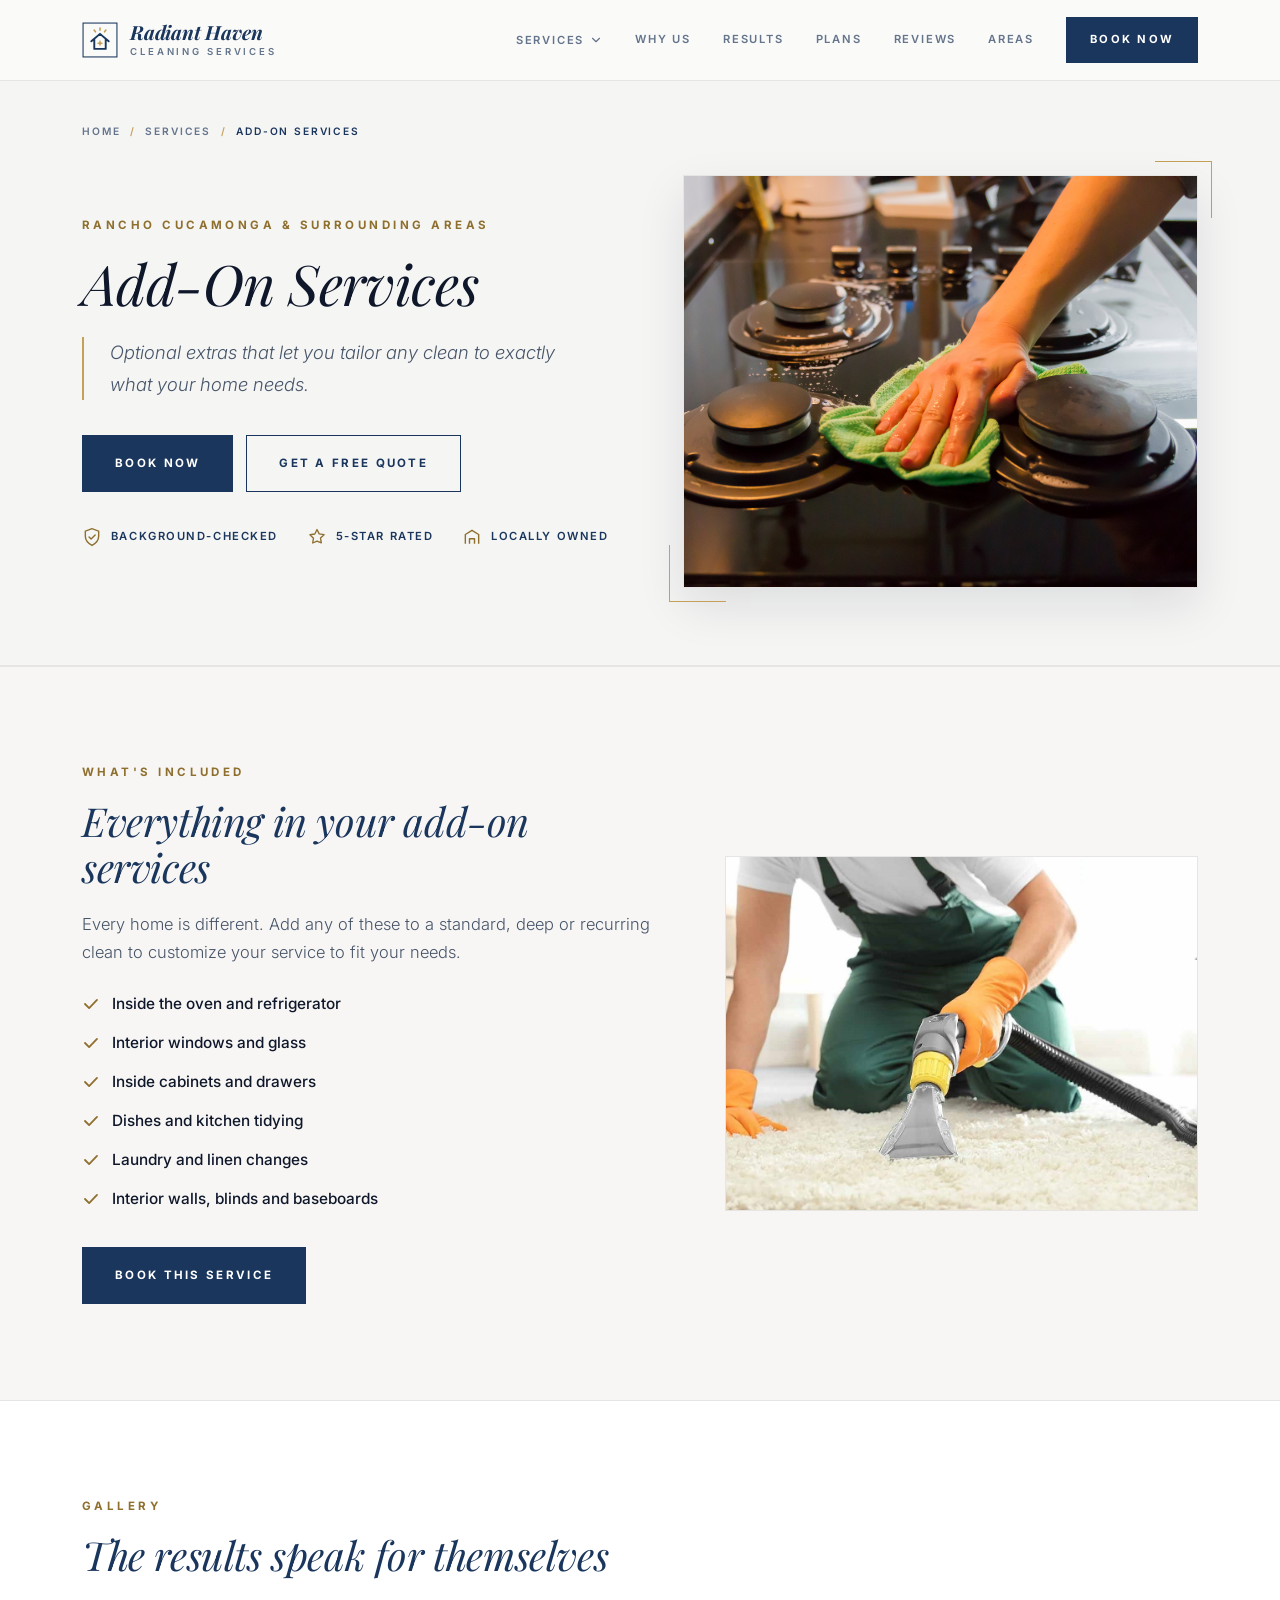
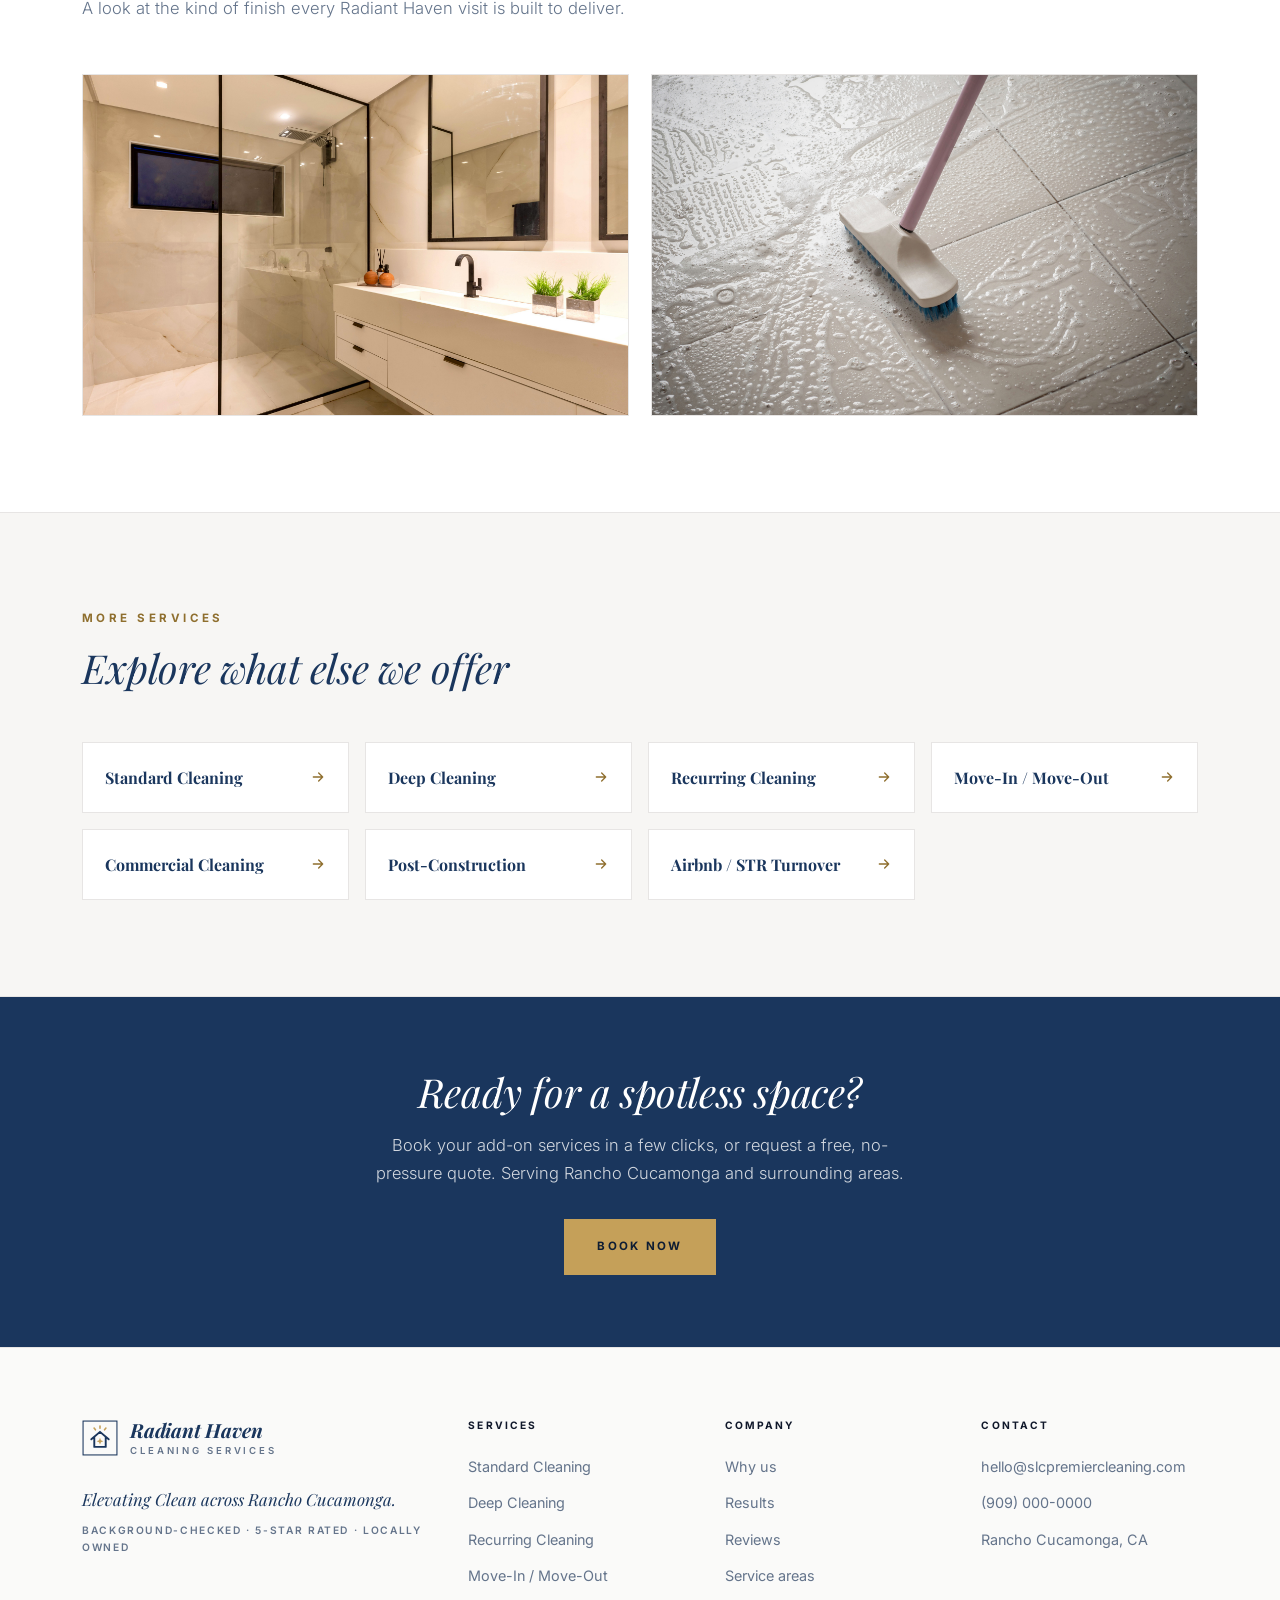
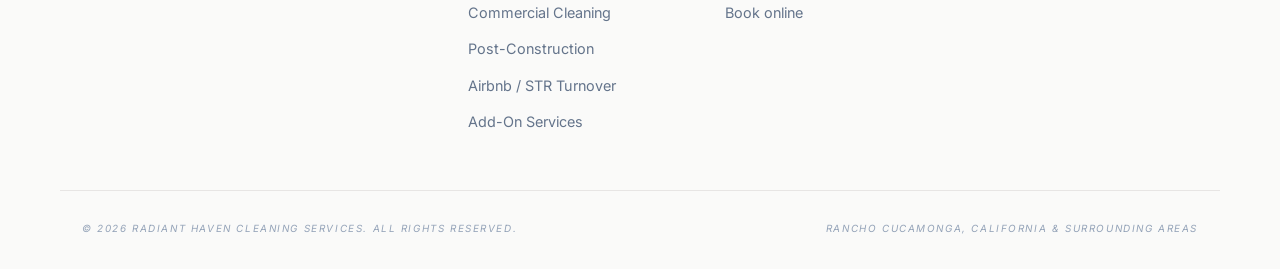
==== services/add-on-services/index.html @ 83a6031c "Initial Radiant Haven Cleaning Services site Static site for Radiant Haven Cleaning Services (Rancho" ====
<!DOCTYPE html>
<html lang="en">
<head>
  <meta charset="UTF-8" />
  <meta name="viewport" content="width=device-width, initial-scale=1.0" />
  <title>Cleaning Add-On Services in Rancho Cucamonga, CA | Radiant Haven Cleaning Services</title>
  <meta name="description" content="Optional cleaning add-ons in Rancho Cucamonga: inside the oven and fridge, interior windows, cabinets, laundry, dishes and more. Customize any clean. Book online." />
  <meta name="robots" content="index, follow, max-image-preview:large, max-snippet:-1, max-video-preview:-1" />
  <meta name="googlebot" content="index, follow, max-image-preview:large, max-snippet:-1, max-video-preview:-1" />
  <link rel="canonical" href="https://slcpremiercleaning.com/services/add-on-services/" />
  <meta name="theme-color" content="#1a365d" />
  <meta name="geo.region" content="US-CA" />
  <meta name="geo.placename" content="Rancho Cucamonga, California" />

  <meta property="og:type" content="website" />
  <meta property="og:site_name" content="Radiant Haven Cleaning Services" />
  <meta property="og:title" content="Cleaning Add-On Services in Rancho Cucamonga, CA | Radiant Haven Cleaning Services" />
  <meta property="og:description" content="Optional cleaning add-ons in Rancho Cucamonga: inside the oven and fridge, interior windows, cabinets, laundry, dishes and more. Customize any clean. Book online." />
  <meta property="og:url" content="https://slcpremiercleaning.com/services/add-on-services/" />
  <meta property="og:image" content="https://slcpremiercleaning.com/assets/svc-kitchen.png" />
  <meta name="twitter:card" content="summary_large_image" />
  <meta name="twitter:title" content="Cleaning Add-On Services in Rancho Cucamonga, CA | Radiant Haven Cleaning Services" />
  <meta name="twitter:description" content="Optional cleaning add-ons in Rancho Cucamonga: inside the oven and fridge, interior windows, cabinets, laundry, dishes and more. Customize any clean. Book online." />
  <meta name="twitter:image" content="https://slcpremiercleaning.com/assets/svc-kitchen.png" />

  <link rel="icon" type="image/svg+xml" href="../../assets/favicon.svg" />
  <link rel="apple-touch-icon" href="../../assets/favicon.svg" />
  <link rel="preconnect" href="https://fonts.googleapis.com" />
  <link rel="preconnect" href="https://fonts.gstatic.com" crossorigin />
  <link href="https://fonts.googleapis.com/css2?family=Inter:wght@300;400;500;600;700&family=Playfair+Display:ital,wght@0,400;0,700;0,900;1,400;1,700&display=swap" rel="stylesheet" />
  <link rel="stylesheet" href="../../css/styles.css" />

  <script type="application/ld+json">
  {
    "@context": "https://schema.org",
    "@type": "Service",
    "serviceType": "Add-On Services",
    "name": "Add-On Services in Rancho Cucamonga",
    "url": "https://slcpremiercleaning.com/services/add-on-services/",
    "image": "https://slcpremiercleaning.com/assets/svc-kitchen.png",
    "description": "Optional cleaning add-ons in Rancho Cucamonga: inside the oven and fridge, interior windows, cabinets, laundry, dishes and more. Customize any clean. Book online.",
    "areaServed": { "@type": "City", "name": "Rancho Cucamonga" },
    "provider": {
      "@type": "HouseCleaningService",
      "name": "Radiant Haven Cleaning Services",
      "url": "https://slcpremiercleaning.com/",
      "areaServed": "Rancho Cucamonga, CA and surrounding areas"
    }
  }
  </script>
  <script type="application/ld+json">
  {
    "@context": "https://schema.org",
    "@type": "BreadcrumbList",
    "itemListElement": [
      { "@type": "ListItem", "position": 1, "name": "Home", "item": "https://slcpremiercleaning.com/" },
      { "@type": "ListItem", "position": 2, "name": "Services", "item": "https://slcpremiercleaning.com/#services" },
      { "@type": "ListItem", "position": 3, "name": "Add-On Services", "item": "https://slcpremiercleaning.com/services/add-on-services/" }
    ]
  }
  </script>
</head>

<body>
  <a class="skip-link" href="#main">Skip to content</a>

  <header class="site-header" id="top">
    <div class="wrap header-inner">
      <a class="brand" href="../../" aria-label="Radiant Haven Cleaning Services home">
        <svg class="brand-mark" width="36" height="36" viewBox="0 0 34 34" aria-hidden="true"><rect x="1" y="1" width="32" height="32" fill="none" stroke="#1a365d" stroke-width="1"/><path d="M17 5.6v2.2M11.4 7.6l1.3 1.7M22.6 7.6l-1.3 1.7" fill="none" stroke="#c5a059" stroke-width="1.5" stroke-linecap="round"/><path d="M8.8 18.2 17 11.2l8.2 7M11.6 16.4v9h10.8v-9" fill="none" stroke="#1a365d" stroke-width="1.8" stroke-linecap="round" stroke-linejoin="round"/><path d="m17 16.8.9 2.3 2.3.9-2.3.9-.9 2.3-.9-2.3-2.3-.9 2.3-.9z" fill="#c5a059"/></svg>
        <span class="brand-text"><strong>Radiant Haven</strong><em>Cleaning Services</em></span>
      </a>
      <nav class="nav" id="nav" aria-label="Primary">
        <div class="nav-item has-dropdown">
          <button type="button" class="nav-link" aria-haspopup="true" aria-expanded="false">
            Services
            <svg viewBox="0 0 24 24" aria-hidden="true"><path d="m6 9 6 6 6-6" fill="none" stroke="currentColor" stroke-width="2" stroke-linecap="round" stroke-linejoin="round"/></svg>
          </button>
          <div class="dropdown">
            <a class="dd-all" href="../../#services">All services</a>
            <a href="../standard-cleaning/">Standard Cleaning</a>
            <a href="../deep-cleaning/">Deep Cleaning</a>
            <a href="../recurring-cleaning/">Recurring Cleaning</a>
            <a href="../move-in-out-cleaning/">Move-In / Move-Out</a>
            <a href="../commercial-cleaning/">Commercial Cleaning</a>
            <a href="../post-construction-cleaning/">Post-Construction</a>
            <a href="../airbnb-str-cleaning/">Airbnb / STR Turnover</a>
            <a href="../add-on-services/">Add-On Services</a>
          </div>
        </div>
        <a href="../../#why">Why us</a>
        <a href="../../#results">Results</a>
        <a href="../../#plans">Plans</a>
        <a href="../../#reviews">Reviews</a>
        <a href="../../#areas">Areas</a>
        <a class="nav-cta" href="../../#book">Book now</a>
      </nav>
      <button class="nav-toggle" id="navToggle" aria-label="Open menu" aria-expanded="false" aria-controls="nav">
        <span></span><span></span><span></span>
      </button>
    </div>
  </header>

  <main id="main">
    <section class="svc-hero">
      <div class="hero-bg" aria-hidden="true"></div>
      <div class="wrap">
        <nav class="breadcrumb" aria-label="Breadcrumb">
          <a href="../../">Home</a><span class="sep">/</span><a href="../../#services">Services</a><span class="sep">/</span><span>Add-On Services</span>
        </nav>
        <div class="svc-hero-grid">
          <div class="svc-hero-copy">
            <p class="eyebrow">Rancho Cucamonga &amp; surrounding areas</p>
            <h1>Add-On Services</h1>
            <p class="lead">Optional extras that let you tailor any clean to exactly what your home needs.</p>
            <div class="hero-actions">
              <a class="btn btn-primary" href="../../#book">Book now</a>
              <a class="btn btn-ghost" href="../../#contact">Get a free quote</a>
            </div>
            <ul class="hero-trust">
              <li><svg viewBox="0 0 24 24" aria-hidden="true"><path d="M12 2 4 5v6c0 5 3.4 8.5 8 11 4.6-2.5 8-6 8-11V5z" fill="none" stroke="currentColor" stroke-width="1.7"/><path d="m8.5 12 2.4 2.4L15.8 9.6" fill="none" stroke="currentColor" stroke-width="1.7" stroke-linecap="round" stroke-linejoin="round"/></svg> Background-checked</li>
              <li><svg viewBox="0 0 24 24" aria-hidden="true"><path d="m12 3 2.6 5.3 5.9.9-4.3 4.1 1 5.8L12 16.9 6.8 19.2l1-5.8L3.5 9.3l5.9-.9z" fill="none" stroke="currentColor" stroke-width="1.6" stroke-linejoin="round"/></svg> 5-star rated</li>
              <li><svg viewBox="0 0 24 24" aria-hidden="true"><path d="M4 20V9l8-5 8 5v11" fill="none" stroke="currentColor" stroke-width="1.7" stroke-linejoin="round"/><path d="M9 20v-6h6v6" fill="none" stroke="currentColor" stroke-width="1.7" stroke-linejoin="round"/></svg> Locally owned</li>
            </ul>
          </div>
          <div class="svc-hero-media">
            <div class="hero-media-frame">
              <img src="../../assets/svc-kitchen.png" alt="Cleaning inside a kitchen appliance as an add-on service" fetchpriority="high" />
            </div>
          </div>
        </div>
      </div>
    </section>

    <section class="section section-alt">
      <div class="wrap svc-detail-grid">
        <div class="svc-detail-copy">
          <p class="eyebrow">What's included</p>
          <h2>Everything in your add-on services</h2>
          <p>Every home is different. Add any of these to a standard, deep or recurring clean to customize your service to fit your needs.</p>
          <ul class="checks">
            <li>Inside the oven and refrigerator</li>
            <li>Interior windows and glass</li>
            <li>Inside cabinets and drawers</li>
            <li>Dishes and kitchen tidying</li>
            <li>Laundry and linen changes</li>
            <li>Interior walls, blinds and baseboards</li>
          </ul>
          <a class="btn btn-primary" href="../../#book">Book this service</a>
        </div>
        <div class="svc-detail-media">
          <img src="../../assets/svc-carpet.jpg" alt="Add-on carpet cleaning" loading="lazy" />
        </div>
      </div>
    </section>

    <section class="section">
      <div class="wrap">
        <header class="section-head">
          <p class="eyebrow">Gallery</p>
          <h2>The results speak for themselves</h2>
          <p class="section-sub">A look at the kind of finish every Radiant Haven visit is built to deliver.</p>
        </header>
        <div class="svc-gallery">
          <figure><img src="../../assets/gallery-bath.png" alt="Detailed bathroom add-ons" loading="lazy" /></figure>
          <figure><img src="../../assets/svc-floor.png" alt="Add-on floor scrubbing" loading="lazy" /></figure>
        </div>
      </div>
    </section>

    <section class="section section-alt">
      <div class="wrap">
        <header class="section-head">
          <p class="eyebrow">More services</p>
          <h2>Explore what else we offer</h2>
        </header>
        <div class="other-grid">
          <a class="other-card" href="../standard-cleaning/">Standard Cleaning <svg viewBox="0 0 24 24" aria-hidden="true"><path d="M5 12h14M13 6l6 6-6 6" fill="none" stroke="currentColor" stroke-width="2" stroke-linecap="round" stroke-linejoin="round"/></svg></a>
          <a class="other-card" href="../deep-cleaning/">Deep Cleaning <svg viewBox="0 0 24 24" aria-hidden="true"><path d="M5 12h14M13 6l6 6-6 6" fill="none" stroke="currentColor" stroke-width="2" stroke-linecap="round" stroke-linejoin="round"/></svg></a>
          <a class="other-card" href="../recurring-cleaning/">Recurring Cleaning <svg viewBox="0 0 24 24" aria-hidden="true"><path d="M5 12h14M13 6l6 6-6 6" fill="none" stroke="currentColor" stroke-width="2" stroke-linecap="round" stroke-linejoin="round"/></svg></a>
          <a class="other-card" href="../move-in-out-cleaning/">Move-In / Move-Out <svg viewBox="0 0 24 24" aria-hidden="true"><path d="M5 12h14M13 6l6 6-6 6" fill="none" stroke="currentColor" stroke-width="2" stroke-linecap="round" stroke-linejoin="round"/></svg></a>
          <a class="other-card" href="../commercial-cleaning/">Commercial Cleaning <svg viewBox="0 0 24 24" aria-hidden="true"><path d="M5 12h14M13 6l6 6-6 6" fill="none" stroke="currentColor" stroke-width="2" stroke-linecap="round" stroke-linejoin="round"/></svg></a>
          <a class="other-card" href="../post-construction-cleaning/">Post-Construction <svg viewBox="0 0 24 24" aria-hidden="true"><path d="M5 12h14M13 6l6 6-6 6" fill="none" stroke="currentColor" stroke-width="2" stroke-linecap="round" stroke-linejoin="round"/></svg></a>
          <a class="other-card" href="../airbnb-str-cleaning/">Airbnb / STR Turnover <svg viewBox="0 0 24 24" aria-hidden="true"><path d="M5 12h14M13 6l6 6-6 6" fill="none" stroke="currentColor" stroke-width="2" stroke-linecap="round" stroke-linejoin="round"/></svg></a>
        </div>
      </div>
    </section>

    <section class="cta-band">
      <div class="wrap">
        <h2>Ready for a spotless space?</h2>
        <p>Book your add-on services in a few clicks, or request a free, no-pressure quote. Serving Rancho Cucamonga and surrounding areas.</p>
        <a class="btn btn-primary" href="../../#book">Book now</a>
      </div>
    </section>
  </main>

  <footer class="site-footer">
    <div class="wrap footer-grid">
      <div class="footer-brand">
        <a class="brand brand-light" href="../../" aria-label="Radiant Haven Cleaning Services home">
          <svg class="brand-mark" width="36" height="36" viewBox="0 0 34 34" aria-hidden="true"><rect x="1" y="1" width="32" height="32" fill="none" stroke="#1a365d" stroke-width="1"/><path d="M17 5.6v2.2M11.4 7.6l1.3 1.7M22.6 7.6l-1.3 1.7" fill="none" stroke="#c5a059" stroke-width="1.5" stroke-linecap="round"/><path d="M8.8 18.2 17 11.2l8.2 7M11.6 16.4v9h10.8v-9" fill="none" stroke="#1a365d" stroke-width="1.8" stroke-linecap="round" stroke-linejoin="round"/><path d="m17 16.8.9 2.3 2.3.9-2.3.9-.9 2.3-.9-2.3-2.3-.9 2.3-.9z" fill="#c5a059"/></svg>
          <span class="brand-text"><strong>Radiant Haven</strong><em>Cleaning Services</em></span>
        </a>
        <p class="footer-slogan">Elevating Clean across Rancho Cucamonga.</p>
        <p class="footer-badges">Background-checked &middot; 5-star rated &middot; Locally owned</p>
      </div>
      <div class="footer-col">
        <h4>Services</h4>
        <ul>
          <li><a href="../standard-cleaning/">Standard Cleaning</a></li>
          <li><a href="../deep-cleaning/">Deep Cleaning</a></li>
          <li><a href="../recurring-cleaning/">Recurring Cleaning</a></li>
          <li><a href="../move-in-out-cleaning/">Move-In / Move-Out</a></li>
          <li><a href="../commercial-cleaning/">Commercial Cleaning</a></li>
          <li><a href="../post-construction-cleaning/">Post-Construction</a></li>
          <li><a href="../airbnb-str-cleaning/">Airbnb / STR Turnover</a></li>
          <li><a href="../add-on-services/">Add-On Services</a></li>
        </ul>
      </div>
      <div class="footer-col">
        <h4>Company</h4>
        <ul>
          <li><a href="../../#why">Why us</a></li>
          <li><a href="../../#results">Results</a></li>
          <li><a href="../../#reviews">Reviews</a></li>
          <li><a href="../../#areas">Service areas</a></li>
          <li><a href="../../#book">Book online</a></li>
        </ul>
      </div>
      <div class="footer-col">
        <h4>Contact</h4>
        <ul>
          <li><a href="mailto:hello@slcpremiercleaning.com">hello@slcpremiercleaning.com</a></li>
          <li><a href="tel:+19090000000">(909) 000-0000</a></li>
          <li>Rancho Cucamonga, CA</li>
        </ul>
      </div>
    </div>
    <div class="wrap footer-bottom">
      <p>&copy; <span id="year">2026</span> Radiant Haven Cleaning Services. All rights reserved.</p>
      <p>Rancho Cucamonga, California &amp; surrounding areas</p>
    </div>
  </footer>

  <a href="#top" class="to-top" id="toTop" aria-label="Back to top">
    <svg viewBox="0 0 24 24" aria-hidden="true"><path d="m6 15 6-6 6 6" fill="none" stroke="currentColor" stroke-width="2" stroke-linecap="round" stroke-linejoin="round"/></svg>
  </a>

  <script src="../../js/main.js"></script>
</body>
</html>
---- css/styles.css ----
/* ============================================================
   Radiant Haven Cleaning Services
   Design: Style 3 (editorial). Navy #1a365d, warm gold #c5a059,
   stone neutrals, square edges.
   Fonts: Playfair Display (headings), Inter (body)
   ============================================================ */

:root {
  --brand: #1a365d;
  --brand-700: #142a49;
  --brand-900: #0e1d33;
  --ink: #0f172a;
  --body: #475569;
  --muted: #64748b;
  --paper: #ffffff;
  --mist: #f7f6f4;
  --mist-2: #efede9;
  --line: #e7e5e4;
  --gold: #c5a059;
  --gold-ink: #8f6f2e;
  --gold-soft: #f6efe1;

  --radius: 2px;
  --radius-lg: 2px;
  --shadow-sm: 0 1px 2px rgba(15, 23, 42, .04);
  --shadow-md: 0 18px 44px rgba(15, 23, 42, .10);
  --wrap: 1160px;
  --ease: cubic-bezier(.22, .61, .36, 1);
  --serif: "Playfair Display", Georgia, "Times New Roman", serif;
  --sans: "Inter", system-ui, -apple-system, "Segoe UI", Roboto, sans-serif;
}

* { box-sizing: border-box; }

html, body { overflow-x: hidden; }
html { scroll-behavior: smooth; scroll-padding-top: 96px; }

body {
  margin: 0;
  font-family: var(--sans);
  color: var(--body);
  background: var(--paper);
  font-size: 16.5px;
  line-height: 1.7;
  -webkit-font-smoothing: antialiased;
  text-rendering: optimizeLegibility;
}

::selection { background: rgba(197, 160, 89, .3); }

img { max-width: 100%; height: auto; display: block; }
a { color: inherit; text-decoration: none; }

h1, h2, h3, h4 {
  font-family: var(--serif);
  color: var(--ink);
  line-height: 1.15;
  letter-spacing: -0.01em;
  margin: 0;
  font-weight: 400;
}

h1 { font-size: clamp(2.3rem, 4.6vw, 3.5rem); font-style: italic; line-height: 1.1; }
h2 { font-size: clamp(1.8rem, 3.2vw, 2.5rem); font-style: italic; color: var(--brand); }
h3 { font-size: 1.2rem; font-weight: 700; color: var(--brand); }

p { margin: 0 0 1rem; }

.wrap { width: 100%; max-width: var(--wrap); margin-inline: auto; padding-inline: 22px; }

.eyebrow {
  font-size: .72rem;
  font-weight: 700;
  letter-spacing: .3em;
  text-transform: uppercase;
  color: var(--gold-ink);
  margin: 0 0 1rem;
}

.skip-link {
  position: absolute; left: -999px; top: 0;
  background: var(--brand); color: #fff; padding: 10px 16px; z-index: 200;
}
.skip-link:focus { left: 0; }

:focus-visible { outline: 2px solid var(--gold); outline-offset: 3px; }

/* ---------- Buttons ---------- */
.btn {
  display: inline-flex; align-items: center; justify-content: center;
  gap: .5rem;
  font-family: var(--sans);
  font-weight: 700; font-size: .72rem;
  letter-spacing: .2em; text-transform: uppercase;
  padding: 1.1rem 2rem;
  border-radius: 0;
  cursor: pointer;
  border: 1px solid transparent;
  transition: background .25s var(--ease), color .25s var(--ease), border-color .25s var(--ease);
  white-space: nowrap;
}
.btn-primary { background: var(--brand); color: #fff; border-color: var(--brand); }
.btn-primary:hover { background: var(--brand-900); border-color: var(--brand-900); }
.btn-ghost { background: transparent; color: var(--brand); border-color: var(--brand); }
.btn-ghost:hover { background: var(--brand); color: #fff; }
.btn-block { width: 100%; }

/* ---------- Header ---------- */
.site-header {
  position: sticky; top: 0; z-index: 100;
  background: rgba(250, 250, 249, .88);
  backdrop-filter: blur(12px);
  -webkit-backdrop-filter: blur(12px);
  border-bottom: 1px solid var(--line);
  transition: box-shadow .3s var(--ease);
}
.site-header.scrolled { box-shadow: 0 6px 24px rgba(15, 23, 42, .06); }

.header-inner { display: flex; align-items: center; justify-content: space-between; height: 80px; }

.brand { display: inline-flex; align-items: center; gap: .75rem; }
.brand-mark { flex: none; }
.brand-text { display: flex; flex-direction: column; line-height: 1; }
.brand-text strong { font-family: var(--serif); font-style: italic; font-size: 1.22rem; color: var(--brand); font-weight: 700; letter-spacing: -0.01em; }
.brand-text em { font-style: normal; font-size: .6rem; font-weight: 600; letter-spacing: .3em; text-transform: uppercase; color: var(--muted); margin-top: 5px; }

.nav { display: flex; align-items: center; gap: 2rem; }
.nav a, .nav-link {
  font-size: .7rem; font-weight: 600; letter-spacing: .16em; text-transform: uppercase;
  color: var(--muted); position: relative; transition: color .2s;
}
.nav a:not(.nav-cta):hover { color: var(--brand); }
.nav a:not(.nav-cta)::after {
  content: ""; position: absolute; left: 0; bottom: -6px; height: 1px; width: 0; background: var(--brand); transition: width .25s var(--ease);
}
.nav a:not(.nav-cta):hover::after, .nav a.active::after { width: 100%; }
.nav a.active { color: var(--brand); }
.nav a.nav-cta { background: var(--brand); color: #fff; padding: .85rem 1.5rem; letter-spacing: .2em; font-weight: 700; transition: background .25s var(--ease); }
.nav a.nav-cta::after { display: none; }
.nav a.nav-cta:hover { background: var(--brand-900); color: #fff; }

/* Services dropdown */
.nav-item { position: relative; display: inline-flex; align-items: center; }
.nav-item::before { content: ""; position: absolute; top: 100%; left: -8px; right: -8px; height: 18px; }
.nav-link {
  display: inline-flex; align-items: center; gap: .32rem;
  background: none; border: 0; padding: 0; font-family: inherit; cursor: pointer;
}
.nav-link svg { width: 14px; height: 14px; transition: transform .25s var(--ease); }
.dropdown {
  position: absolute; top: calc(100% + 16px); left: 50%;
  transform: translateX(-50%) translateY(8px);
  background: #fff; border: 1px solid var(--line);
  box-shadow: var(--shadow-md); padding: .5rem 0; min-width: 260px;
  display: grid; z-index: 120;
  opacity: 0; visibility: hidden; transition: opacity .2s var(--ease), transform .2s var(--ease);
}
.dropdown a { padding: .7rem 1.2rem; color: var(--body); white-space: nowrap; }
.dropdown a::after { display: none; }
.dropdown a:hover { background: var(--mist); color: var(--brand); }
.dropdown a.dd-all { color: var(--gold-ink); border-bottom: 1px solid var(--line); margin-bottom: .3rem; padding-bottom: .85rem; }

@media (min-width: 821px) {
  .nav-item:hover .nav-link, .nav-item:focus-within .nav-link, .nav-item.open .nav-link { color: var(--brand); }
  .nav-item:hover .dropdown, .nav-item:focus-within .dropdown, .nav-item.open .dropdown {
    opacity: 1; visibility: visible; transform: translateX(-50%) translateY(0);
  }
  .nav-item:hover .nav-link svg, .nav-item:focus-within .nav-link svg, .nav-item.open .nav-link svg { transform: rotate(180deg); }
}

.nav-toggle { display: none; flex-direction: column; gap: 6px; width: 44px; height: 44px; border: 0; background: transparent; cursor: pointer; align-items: center; justify-content: center; }
.nav-toggle span { width: 24px; height: 1.5px; background: var(--brand); transition: transform .3s var(--ease), opacity .2s; }
.nav-toggle[aria-expanded="true"] span:nth-child(1) { transform: translateY(7.5px) rotate(45deg); }
.nav-toggle[aria-expanded="true"] span:nth-child(2) { opacity: 0; }
.nav-toggle[aria-expanded="true"] span:nth-child(3) { transform: translateY(-7.5px) rotate(-45deg); }

/* ---------- Hero ---------- */
.hero { position: relative; padding: clamp(3rem, 7vw, 6rem) 0; background: #f5f5f4; border-bottom: 1px solid var(--line); overflow: hidden; }
.hero-bg { display: none; }
.hero-grid { position: relative; z-index: 1; display: grid; grid-template-columns: minmax(0, 1.05fr) minmax(0, .95fr); gap: clamp(2.5rem, 5vw, 4.5rem); align-items: center; }
.hero-copy, .hero-media { min-width: 0; }
.hero h1 { margin-bottom: 1.8rem; }
.hero h1 .hl { font-style: normal; font-weight: 900; color: var(--brand); }
.hero-copy .lead, .svc-hero-copy .lead {
  font-size: 1.15rem; font-weight: 300; font-style: italic; line-height: 1.7; color: var(--body);
  max-width: 46ch; margin-bottom: 2.2rem;
  border-left: 2px solid var(--gold); padding-left: 1.6rem;
}

.hero-actions { display: flex; flex-wrap: wrap; gap: .8rem; margin-bottom: 2.2rem; }

.hero-trust { list-style: none; margin: 0; padding: 0; display: flex; flex-wrap: wrap; gap: .9rem 1.8rem; }
.hero-trust li { display: inline-flex; align-items: center; gap: .55rem; font-size: .7rem; font-weight: 600; letter-spacing: .14em; text-transform: uppercase; color: var(--brand); }
.hero-trust svg { width: 20px; height: 20px; color: var(--gold-ink); flex: none; }

.hero-media, .svc-hero-media { position: relative; }
.hero-media::before, .svc-hero-media::before {
  content: ""; position: absolute; top: -14px; right: -14px; width: 56px; height: 56px;
  border-top: 1px solid var(--gold); border-right: 1px solid var(--gold); pointer-events: none;
}
.hero-media::after, .svc-hero-media::after {
  content: ""; position: absolute; bottom: -14px; left: -14px; width: 56px; height: 56px;
  border-bottom: 1px solid var(--gold); border-left: 1px solid var(--gold); pointer-events: none;
}
.hero-media-frame {
  position: relative; overflow: hidden;
  box-shadow: var(--shadow-md); border: 1px solid var(--line); background: #fff;
}
.hero-media-frame img { display: block; width: 100%; height: 100%; aspect-ratio: 5/4; object-fit: cover; }
.hero-badge {
  position: absolute; left: 18px; bottom: 18px; z-index: 2;
  display: flex; align-items: center; gap: .8rem;
  background: #fff; border: 1px solid var(--line);
  padding: .85rem 1.1rem; box-shadow: var(--shadow-md); max-width: 320px;
}
.hero-badge-stars { color: var(--gold); font-size: 1rem; letter-spacing: .08em; flex: none; }
.hero-badge div { display: flex; flex-direction: column; line-height: 1.3; }
.hero-badge strong { font-family: var(--serif); color: var(--brand); font-size: .95rem; font-weight: 700; }
.hero-badge div span { font-size: .76rem; color: var(--muted); }
.stars { color: var(--gold); letter-spacing: .14em; font-size: .95rem; }

/* ---------- Trust bar ---------- */
.trustbar { background: var(--brand); color: #fff; }
.trustbar-inner { display: flex; flex-wrap: wrap; align-items: center; justify-content: center; gap: .7rem 1.15rem; padding: 1.15rem 22px; text-align: center; }
.trustbar span:not(.dot) { font-size: .64rem; font-weight: 600; letter-spacing: .15em; text-transform: uppercase; }
.trustbar .dot { width: 5px; height: 5px; background: var(--gold); transform: rotate(45deg); }

/* ---------- Sections ---------- */
.section { padding: clamp(4rem, 7.5vw, 6.5rem) 0; }
.section-alt { background: var(--mist); border-block: 1px solid var(--line); }
.section-head { max-width: 640px; margin-bottom: 3.2rem; }
.section-head h2 { margin-bottom: 1rem; }
.section-sub { color: var(--muted); font-size: 1.04rem; font-weight: 300; margin: 0; }

/* ---------- Service cards ---------- */
.cards { display: grid; grid-template-columns: repeat(4, minmax(0, 1fr)); gap: 1.4rem; }
.card {
  background: var(--mist); border: 1px solid var(--line);
  display: flex; flex-direction: column; overflow: hidden;
  transition: border-color .3s var(--ease), box-shadow .3s var(--ease);
}
.card:hover { border-color: rgba(197, 160, 89, .7); box-shadow: var(--shadow-md); }
.card-media { aspect-ratio: 4/3; overflow: hidden; }
.card-media img { width: 100%; height: 100%; object-fit: cover; transition: transform .6s var(--ease); }
.card:hover .card-media img { transform: scale(1.05); }
.card-body { padding: 1.6rem 1.5rem 1.5rem; display: flex; flex-direction: column; flex: 1; }
.card h3 { font-size: 1.12rem; margin-bottom: .7rem; transition: color .25s; }
.card:hover h3 { color: var(--gold-ink); }
.card p { font-size: .9rem; font-weight: 300; line-height: 1.7; color: var(--muted); margin: 0; }
.card-link {
  margin-top: auto; padding-top: 1.3rem;
  display: inline-flex; align-items: center; gap: .5rem;
  font-weight: 700; font-size: .66rem; letter-spacing: .18em; text-transform: uppercase; color: var(--brand);
}
.card-link svg { width: 15px; height: 15px; transition: transform .25s var(--ease); }
.card:hover .card-link svg { transform: translateX(4px); }

/* ---------- How it works ---------- */
.steps { list-style: none; margin: 0; padding: 0; display: grid; grid-template-columns: repeat(3, minmax(0, 1fr)); gap: 1.4rem; counter-reset: step; }
.step {
  position: relative; background: #fff; border: 1px solid var(--line);
  padding: 2.2rem 1.9rem 2rem; counter-increment: step;
}
.step::before {
  content: counter(step, decimal-leading-zero); display: block;
  font-family: var(--serif); font-style: italic; font-size: 2.4rem; line-height: 1;
  color: var(--gold); margin-bottom: 1.2rem; padding-bottom: 1.2rem; border-bottom: 1px solid var(--line);
}
.step h3 { margin-bottom: .6rem; }
.step p { font-size: .93rem; font-weight: 300; color: var(--muted); margin: 0; }
.steps-cta { text-align: center; margin-top: 2.8rem; }

/* ---------- Why us ---------- */
.why-grid { display: grid; grid-template-columns: minmax(0, 1fr) minmax(0, 1fr); gap: clamp(2.5rem, 5vw, 4.5rem); align-items: center; }
.why-media, .why-copy { min-width: 0; }
.why-media img { border: 1px solid var(--line); aspect-ratio: 4/3; object-fit: cover; width: 100%; }
.why-copy h2 { margin-bottom: 1.2rem; }
.why-copy > p:not(.eyebrow), .svc-detail-copy > p:not(.eyebrow), .areas-copy > p:not(.eyebrow), .contact-copy > p:not(.eyebrow) { font-weight: 300; }
.checks { list-style: none; margin: 1.6rem 0 2.2rem; padding: 0; display: grid; gap: .8rem; }
.checks li { position: relative; padding-left: 1.9rem; font-weight: 500; color: var(--ink); font-size: .96rem; }
.checks li::before {
  content: ""; position: absolute; left: 0; top: 4px;
  width: 18px; height: 18px;
  background: var(--gold-ink);
  -webkit-mask: url("data:image/svg+xml,%3Csvg xmlns='http://www.w3.org/2000/svg' viewBox='0 0 24 24'%3E%3Cpath fill='none' stroke='white' stroke-width='2.4' stroke-linecap='round' stroke-linejoin='round' d='m4 12 5.5 5.5L20 6.5'/%3E%3C/svg%3E") center / contain no-repeat;
  mask: url("data:image/svg+xml,%3Csvg xmlns='http://www.w3.org/2000/svg' viewBox='0 0 24 24'%3E%3Cpath fill='none' stroke='white' stroke-width='2.4' stroke-linecap='round' stroke-linejoin='round' d='m4 12 5.5 5.5L20 6.5'/%3E%3C/svg%3E") center / contain no-repeat;
}

/* ---------- Results / before after ---------- */
.results-feature { display: grid; grid-template-columns: minmax(0, 1.15fr) minmax(0, .85fr); border: 1px solid var(--line); margin-bottom: 1.4rem; background: var(--brand); }
.results-feature img { width: 100%; height: 100%; aspect-ratio: 3/2; object-fit: cover; }
.results-caption {
  padding: clamp(2rem, 4vw, 3.5rem);
  display: flex; flex-direction: column; justify-content: center; align-items: flex-start;
  color: #fff;
}
.results-caption .tag {
  display: inline-block; font-size: .62rem; font-weight: 700; letter-spacing: .22em; text-transform: uppercase;
  background: var(--gold); color: var(--brand-900); padding: .4rem .8rem; margin-bottom: 1.4rem;
}
.results-caption p { margin: 0; font-family: var(--serif); font-style: italic; font-size: clamp(1.15rem, 1.9vw, 1.5rem); line-height: 1.5; color: rgba(255,255,255,.95); }

.gallery { display: grid; grid-template-columns: repeat(4, minmax(0, 1fr)); gap: 1.4rem; }
.gallery figure { margin: 0; position: relative; overflow: hidden; border: 1px solid var(--line); }
.gallery img { aspect-ratio: 1/1; object-fit: cover; width: 100%; transition: transform .6s var(--ease); }
.gallery figure:hover img { transform: scale(1.05); }
.gallery figcaption {
  position: absolute; left: 0; bottom: 0;
  background: #fff; color: var(--brand);
  font-size: .62rem; font-weight: 700; letter-spacing: .2em; text-transform: uppercase; padding: .6rem .9rem;
}

/* ---------- Plans ---------- */
.plans { display: grid; grid-template-columns: repeat(3, minmax(0, 1fr)); gap: 1.4rem; align-items: stretch; }
.plan {
  background: #fff; border: 1px solid var(--line);
  padding: 2.4rem 2rem 2.2rem; display: flex; flex-direction: column;
}
.plan h3 { font-size: 1.6rem; font-style: italic; font-weight: 400; margin-bottom: .4rem; }
.plan-tag { color: var(--gold-ink); font-weight: 700; font-size: .66rem; letter-spacing: .2em; text-transform: uppercase; margin-bottom: 1.5rem; padding-bottom: 1.5rem; border-bottom: 1px solid var(--line); }
.plan ul { list-style: none; margin: 0 0 2rem; padding: 0; display: grid; gap: .7rem; flex: 1; align-content: start; }
.plan li { position: relative; padding-left: 1.3rem; font-size: .93rem; font-weight: 300; color: var(--body); }
.plan li::before { content: ""; position: absolute; left: 0; top: .65em; width: 5px; height: 5px; background: var(--gold); transform: rotate(45deg); }
.plan-featured { background: var(--brand); border-color: var(--brand); color: #fff; position: relative; box-shadow: var(--shadow-md); }
.plan-featured h3 { color: #fff; }
.plan-featured .plan-tag { color: var(--gold); border-bottom-color: rgba(255,255,255,.16); }
.plan-featured li { color: rgba(255,255,255,.88); }
.plan-flag {
  position: absolute; top: -12px; left: 50%; transform: translateX(-50%);
  background: var(--gold); color: var(--brand-900); font-size: .6rem; font-weight: 700; letter-spacing: .2em; text-transform: uppercase;
  padding: .4rem .9rem; white-space: nowrap;
}
.plan-featured .btn-primary { background: var(--gold); border-color: var(--gold); color: var(--brand-900); }
.plan-featured .btn-primary:hover { background: #fff; border-color: #fff; }
.plans-note { text-align: center; color: var(--muted); font-weight: 300; margin: 2.2rem auto 0; font-size: .95rem; max-width: 70ch; }

/* ---------- Reviews ---------- */
.reviews { columns: 3; column-gap: 1.4rem; }
.review {
  break-inside: avoid; margin: 0 0 1.4rem; background: #fff; border: 1px solid var(--line);
  padding: 2rem 1.9rem 1.8rem;
}
.review .stars { display: block; margin-bottom: 1rem; }
.review p { font-family: var(--serif); font-style: italic; font-size: 1.02rem; line-height: 1.7; color: var(--ink); margin-bottom: 1.3rem; }
.review cite { font-style: normal; font-weight: 700; font-size: .66rem; letter-spacing: .2em; text-transform: uppercase; color: var(--gold-ink); }

/* ---------- Areas ---------- */
.areas-grid { display: grid; grid-template-columns: minmax(0, 1fr) minmax(0, 1.2fr); gap: clamp(2.5rem, 5vw, 4.5rem); align-items: center; }
.areas-copy h2 { margin-bottom: 1.2rem; }
.areas-list { list-style: none; margin: 0; padding: 0; display: grid; grid-template-columns: repeat(3, minmax(0, 1fr)); gap: .7rem; }
.areas-list li {
  background: var(--mist); border: 1px solid var(--line);
  padding: .85rem 1rem; font-weight: 500; font-size: .88rem; color: var(--brand);
  display: flex; align-items: center; gap: .65rem;
}
.areas-list li::before { content: ""; width: 5px; height: 5px; background: var(--gold); transform: rotate(45deg); flex: none; }
.areas-zips { font-size: .88rem; color: var(--muted); margin-top: 1rem; }

/* ---------- Booking embed ---------- */
.booking-embed {
  border: 1px solid var(--line);
  overflow: hidden;
  box-shadow: var(--shadow-md);
  background: #fff;
}
.booking-frame {
  display: block;
  width: 100%;
  height: 100vh;   /* fixed to the viewport, no iframe-resizer */
  height: 100dvh;  /* dynamic viewport height for mobile browser toolbars */
  border: 0;
}

/* ---------- FAQ ---------- */
.faq .section-head { margin-inline: auto; text-align: center; }
.faq-list { max-width: 820px; margin: 0 auto; display: grid; gap: 0; border-top: 1px solid var(--line); }
.faq-item { border-bottom: 1px solid var(--line); }
.faq-item summary {
  list-style: none; cursor: pointer; padding: 1.4rem .2rem;
  font-family: var(--serif); font-weight: 700; color: var(--brand); font-size: 1.08rem;
  display: flex; align-items: center; justify-content: space-between; gap: 1rem;
  transition: color .2s;
}
.faq-item summary::-webkit-details-marker { display: none; }
.faq-item summary::after {
  content: "+"; font-family: var(--sans); font-size: 1.5rem; color: var(--gold-ink); font-weight: 300; line-height: 1;
  transition: transform .25s var(--ease); flex: none;
}
.faq-item[open] summary::after { transform: rotate(45deg); }
.faq-item summary:hover { color: var(--gold-ink); }
.faq-a { padding: 0 .2rem 1.5rem; color: var(--body); max-width: 70ch; }
.faq-a p { margin: 0; font-size: .96rem; font-weight: 300; }

/* ---------- Contact ---------- */
.contact { background: var(--mist); border-top: 1px solid var(--line); }
.contact-grid { display: grid; grid-template-columns: minmax(0, 1fr) minmax(0, 1.05fr); gap: clamp(2.5rem, 5vw, 4.5rem); align-items: start; }
.contact-copy, .quote-form { min-width: 0; }
.contact-copy h2 { margin-bottom: 1.2rem; }
.contact-info { list-style: none; margin: 2rem 0 0; padding: 0; display: grid; gap: 1.1rem; }
.contact-info li { display: flex; align-items: center; gap: .9rem; font-weight: 500; font-size: .96rem; color: var(--ink); }
.contact-info svg { width: 22px; height: 22px; color: var(--gold-ink); flex: none; }
.contact-info a:hover { color: var(--brand); }

.quote-form { position: relative; background: #fff; border: 1px solid var(--line); padding: 2.4rem; box-shadow: var(--shadow-md); }
.quote-form::before {
  content: ""; position: absolute; top: -14px; right: -14px; width: 48px; height: 48px;
  border-top: 1px solid var(--gold); border-right: 1px solid var(--gold); pointer-events: none;
}
.field { margin-bottom: 1.2rem; }
.field-row { display: grid; grid-template-columns: 1fr 1fr; gap: 1rem; }
.field label { display: block; font-size: .64rem; font-weight: 700; letter-spacing: .2em; text-transform: uppercase; color: var(--brand); margin-bottom: .55rem; }
.field input, .field select, .field textarea {
  width: 100%; font: inherit; font-size: .95rem; color: var(--ink);
  padding: .9rem 1rem; border: 1px solid var(--line); border-radius: 0;
  background: #fafaf9; transition: border-color .2s, box-shadow .2s; resize: vertical;
}
.field input:focus, .field select:focus, .field textarea:focus {
  outline: none; border-color: var(--gold); box-shadow: 0 0 0 3px rgba(197, 160, 89, .18);
}
.form-status { margin: 1rem 0 0; font-size: .9rem; font-weight: 500; color: var(--brand); text-align: center; min-height: 1.2em; }

/* ---------- Footer ---------- */
.site-footer { background: #fafaf9; color: var(--muted); padding: 4.5rem 0 2rem; border-top: 1px solid var(--line); }
.footer-grid { display: grid; grid-template-columns: 1.6fr 1fr 1fr 1fr; gap: 2.5rem; }
.footer-slogan { margin: 1.3rem 0 .5rem; font-family: var(--serif); font-style: italic; font-size: 1.05rem; color: var(--brand); }
.footer-badges { font-size: .64rem; font-weight: 600; letter-spacing: .16em; text-transform: uppercase; color: var(--muted); margin: 0; }
.footer-col h4 { font-family: var(--sans); color: var(--ink); font-size: .64rem; font-weight: 700; letter-spacing: .2em; text-transform: uppercase; margin-bottom: 1.4rem; }
.footer-col ul { list-style: none; margin: 0; padding: 0; display: grid; gap: .75rem; }
.footer-col a, .footer-col li { font-size: .9rem; color: var(--muted); transition: color .2s; overflow-wrap: anywhere; }
.footer-col a:hover { color: var(--gold-ink); }
.footer-bottom {
  display: flex; justify-content: space-between; flex-wrap: wrap; gap: .5rem;
  border-top: 1px solid var(--line); margin-top: 3.5rem; padding-top: 1.8rem;
  font-size: .62rem; font-style: italic; letter-spacing: .16em; text-transform: uppercase; color: #94a3b8;
}
.footer-bottom p { margin: 0; }

/* ---------- Back to top ---------- */
.to-top {
  position: fixed; right: 20px; bottom: 20px; z-index: 90;
  width: 46px; height: 46px;
  background: var(--brand); color: #fff; display: grid; place-items: center;
  box-shadow: var(--shadow-md); opacity: 0; visibility: hidden; transform: translateY(10px);
  transition: opacity .3s var(--ease), transform .3s var(--ease), visibility .3s, background .25s;
}
.to-top svg { width: 20px; height: 20px; }
.to-top.show { opacity: 1; visibility: visible; transform: translateY(0); }
.to-top:hover { background: var(--brand-900); }

/* ---------- Reveal on scroll ---------- */
.reveal { opacity: 0; transform: translateY(20px); transition: opacity .7s var(--ease), transform .7s var(--ease); }
.reveal.in { opacity: 1; transform: none; }

/* ---------- Service pages ---------- */
.breadcrumb { font-size: .64rem; font-weight: 600; letter-spacing: .18em; text-transform: uppercase; color: var(--muted); margin-bottom: 2.2rem; display: flex; flex-wrap: wrap; gap: .6rem; align-items: center; }
.breadcrumb a { color: var(--muted); }
.breadcrumb a:hover { color: var(--brand); }
.breadcrumb span { color: var(--brand); }
.breadcrumb .sep { color: var(--gold); }

.svc-hero { position: relative; padding: clamp(1.8rem, 4vw, 2.6rem) 0 clamp(3.5rem, 6vw, 5.5rem); background: #f5f5f4; border-bottom: 1px solid var(--line); overflow: hidden; }
.svc-hero .wrap { position: relative; z-index: 1; }
.svc-hero-grid { display: grid; grid-template-columns: minmax(0, 1.02fr) minmax(0, .98fr); gap: clamp(2.5rem, 5vw, 4.5rem); align-items: center; }
.svc-hero-copy { min-width: 0; }
.svc-hero-copy h1 { margin-bottom: 1.5rem; }
.svc-hero-media { min-width: 0; }

.svc-detail-grid { display: grid; grid-template-columns: minmax(0, 1.1fr) minmax(0, .9fr); gap: clamp(2.5rem, 5vw, 4.5rem); align-items: center; }
.svc-detail-copy { min-width: 0; }
.svc-detail-copy h2 { margin-bottom: 1.2rem; }
.svc-detail-media { min-width: 0; }
.svc-detail-media img { width: 100%; border: 1px solid var(--line); aspect-ratio: 4/3; object-fit: cover; }

.svc-gallery { display: grid; grid-template-columns: repeat(2, minmax(0, 1fr)); gap: 1.4rem; }
.svc-gallery figure { margin: 0; overflow: hidden; border: 1px solid var(--line); }
.svc-gallery img { width: 100%; aspect-ratio: 16/10; object-fit: cover; transition: transform .6s var(--ease); }
.svc-gallery figure:hover img { transform: scale(1.05); }

.other-grid { display: grid; grid-template-columns: repeat(4, minmax(0, 1fr)); gap: 1rem; }
.other-card {
  background: #fff; border: 1px solid var(--line);
  padding: 1.3rem 1.4rem;
  display: flex; align-items: center; justify-content: space-between; gap: .6rem;
  font-family: var(--serif); font-weight: 700; font-size: 1rem; color: var(--brand);
  transition: border-color .25s var(--ease), color .25s, box-shadow .25s var(--ease);
}
.other-card:hover { border-color: rgba(197, 160, 89, .7); color: var(--gold-ink); box-shadow: var(--shadow-md); }
.other-card svg { width: 16px; height: 16px; flex: none; color: var(--gold-ink); transition: transform .25s var(--ease); }
.other-card:hover svg { transform: translateX(4px); }

.cta-band { background: var(--brand); color: #fff; }
.cta-band .wrap { padding-top: clamp(3.2rem, 6vw, 4.5rem); padding-bottom: clamp(3.2rem, 6vw, 4.5rem); text-align: center; }
.cta-band h2 { color: #fff; margin-bottom: 1rem; }
.cta-band p { color: rgba(255, 255, 255, .8); font-weight: 300; max-width: 54ch; margin: 0 auto 2rem; }
.cta-band .btn-primary { background: var(--gold); border-color: var(--gold); color: var(--brand-900); }
.cta-band .btn-primary:hover { background: #fff; border-color: #fff; }

/* ============================================================
   Responsive
   ============================================================ */
@media (max-width: 1080px) {
  .nav { gap: 1.4rem; }
}

@media (max-width: 980px) {
  .cards { grid-template-columns: repeat(2, minmax(0, 1fr)); }
  .gallery { grid-template-columns: repeat(2, minmax(0, 1fr)); }
  .reviews { columns: 2; }
  .footer-grid { grid-template-columns: minmax(0, 1fr) minmax(0, 1fr); }
  .footer-brand { grid-column: 1 / -1; }
  .other-grid { grid-template-columns: repeat(2, minmax(0, 1fr)); }
}

@media (max-width: 820px) {
  html { scroll-padding-top: 80px; }
  .nav {
    position: fixed; inset: 80px 0 auto 0;
    max-height: calc(100dvh - 80px); overflow-y: auto;
    flex-direction: column; align-items: stretch; gap: 0;
    background: #fff; border-bottom: 1px solid var(--line);
    padding: .5rem 22px 1.6rem; box-shadow: var(--shadow-md);
    transform: translateY(-140%); transition: transform .35s var(--ease); z-index: 99;
  }
  .nav.open { transform: translateY(0); }
  .nav a { padding: 1.1rem .2rem; border-bottom: 1px solid var(--line); font-size: .74rem; }
  .nav a::after { display: none; }
  .nav a.nav-cta { margin-top: 1.2rem; text-align: center; justify-content: center; border-bottom: 0; padding: 1.1rem; }
  .nav-toggle { display: flex; }

  /* Mobile services accordion */
  .nav-item { display: block; }
  .nav-link { width: 100%; justify-content: space-between; padding: 1.1rem .2rem; border-bottom: 1px solid var(--line); font-size: .74rem; }
  .nav-link svg { width: 16px; height: 16px; }
  .dropdown {
    position: static; transform: none; opacity: 1; visibility: visible;
    box-shadow: none; border: 0; padding: .2rem 0 .6rem 1rem;
    min-width: 0; display: none;
  }
  .nav-item.open .dropdown { display: grid; }
  .nav-item.open .nav-link svg { transform: rotate(180deg); }
  .dropdown a { border-bottom: 0; padding: .7rem .3rem; color: var(--muted); }
  .dropdown a.dd-all { border-bottom: 0; margin-bottom: 0; padding-bottom: .7rem; }

  .hero-grid { grid-template-columns: minmax(0, 1fr); }
  .hero-copy .lead, .svc-hero-copy .lead { max-width: none; }
  .hero-media { order: -1; }
  .why-grid, .areas-grid, .contact-grid, .results-feature { grid-template-columns: minmax(0, 1fr); }
  .why-media { order: -1; }
  .plans { grid-template-columns: minmax(0, 1fr); max-width: 460px; margin-inline: auto; }
  .steps { grid-template-columns: minmax(0, 1fr); }
  .svc-hero-grid, .svc-detail-grid { grid-template-columns: minmax(0, 1fr); }
  .svc-hero-media { order: -1; }
  .svc-gallery { grid-template-columns: repeat(2, minmax(0, 1fr)); }
  .plan-featured { order: -1; }
  .hero-media::before, .svc-hero-media::before, .quote-form::before { top: -10px; right: -10px; }
  .hero-media::after, .svc-hero-media::after { bottom: -10px; left: -10px; }
}

@media (max-width: 560px) {
  body { font-size: 16px; }
  .cards { grid-template-columns: minmax(0, 1fr); }
  .gallery { grid-template-columns: repeat(2, minmax(0, 1fr)); gap: .8rem; }
  .reviews { columns: 1; }
  .areas-list { grid-template-columns: repeat(2, minmax(0, 1fr)); }
  .field-row { grid-template-columns: minmax(0, 1fr); }
  .other-grid { grid-template-columns: minmax(0, 1fr); }
  .svc-gallery { grid-template-columns: minmax(0, 1fr); }
  .footer-grid { grid-template-columns: minmax(0, 1fr) minmax(0, 1fr); }
  .hero-badge { left: 10px; right: 10px; max-width: none; bottom: 10px; }
  .btn { width: 100%; }
  .hero-actions { flex-direction: column; }
  .quote-form { padding: 1.6rem; }
  .trustbar .dot { display: none; }
  .trustbar-inner { gap: .45rem 1.15rem; }
  .brand-text strong { font-size: 1.08rem; }
  .brand-text em { letter-spacing: .22em; }
}

@media (prefers-reduced-motion: reduce) {
  html { scroll-behavior: auto; }
  .reveal { opacity: 1; transform: none; transition: none; }
  * { animation: none !important; }
}
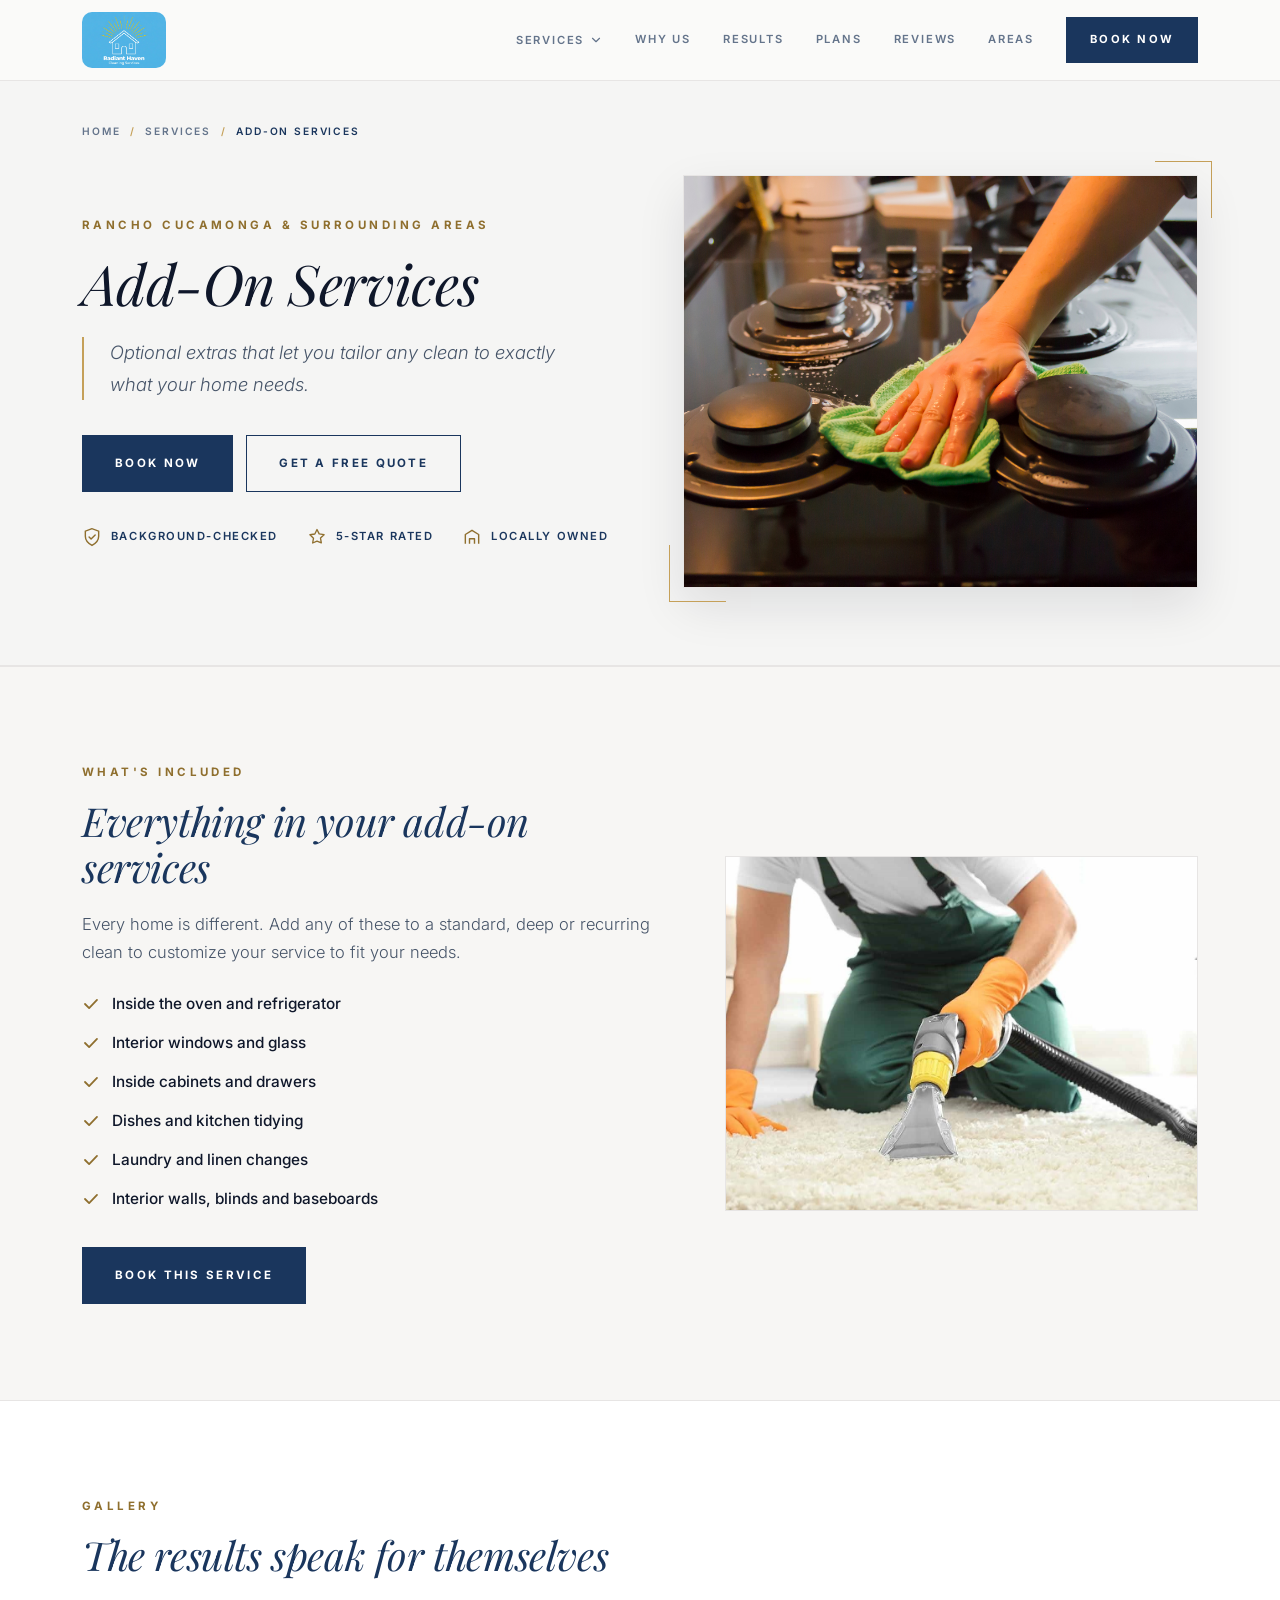
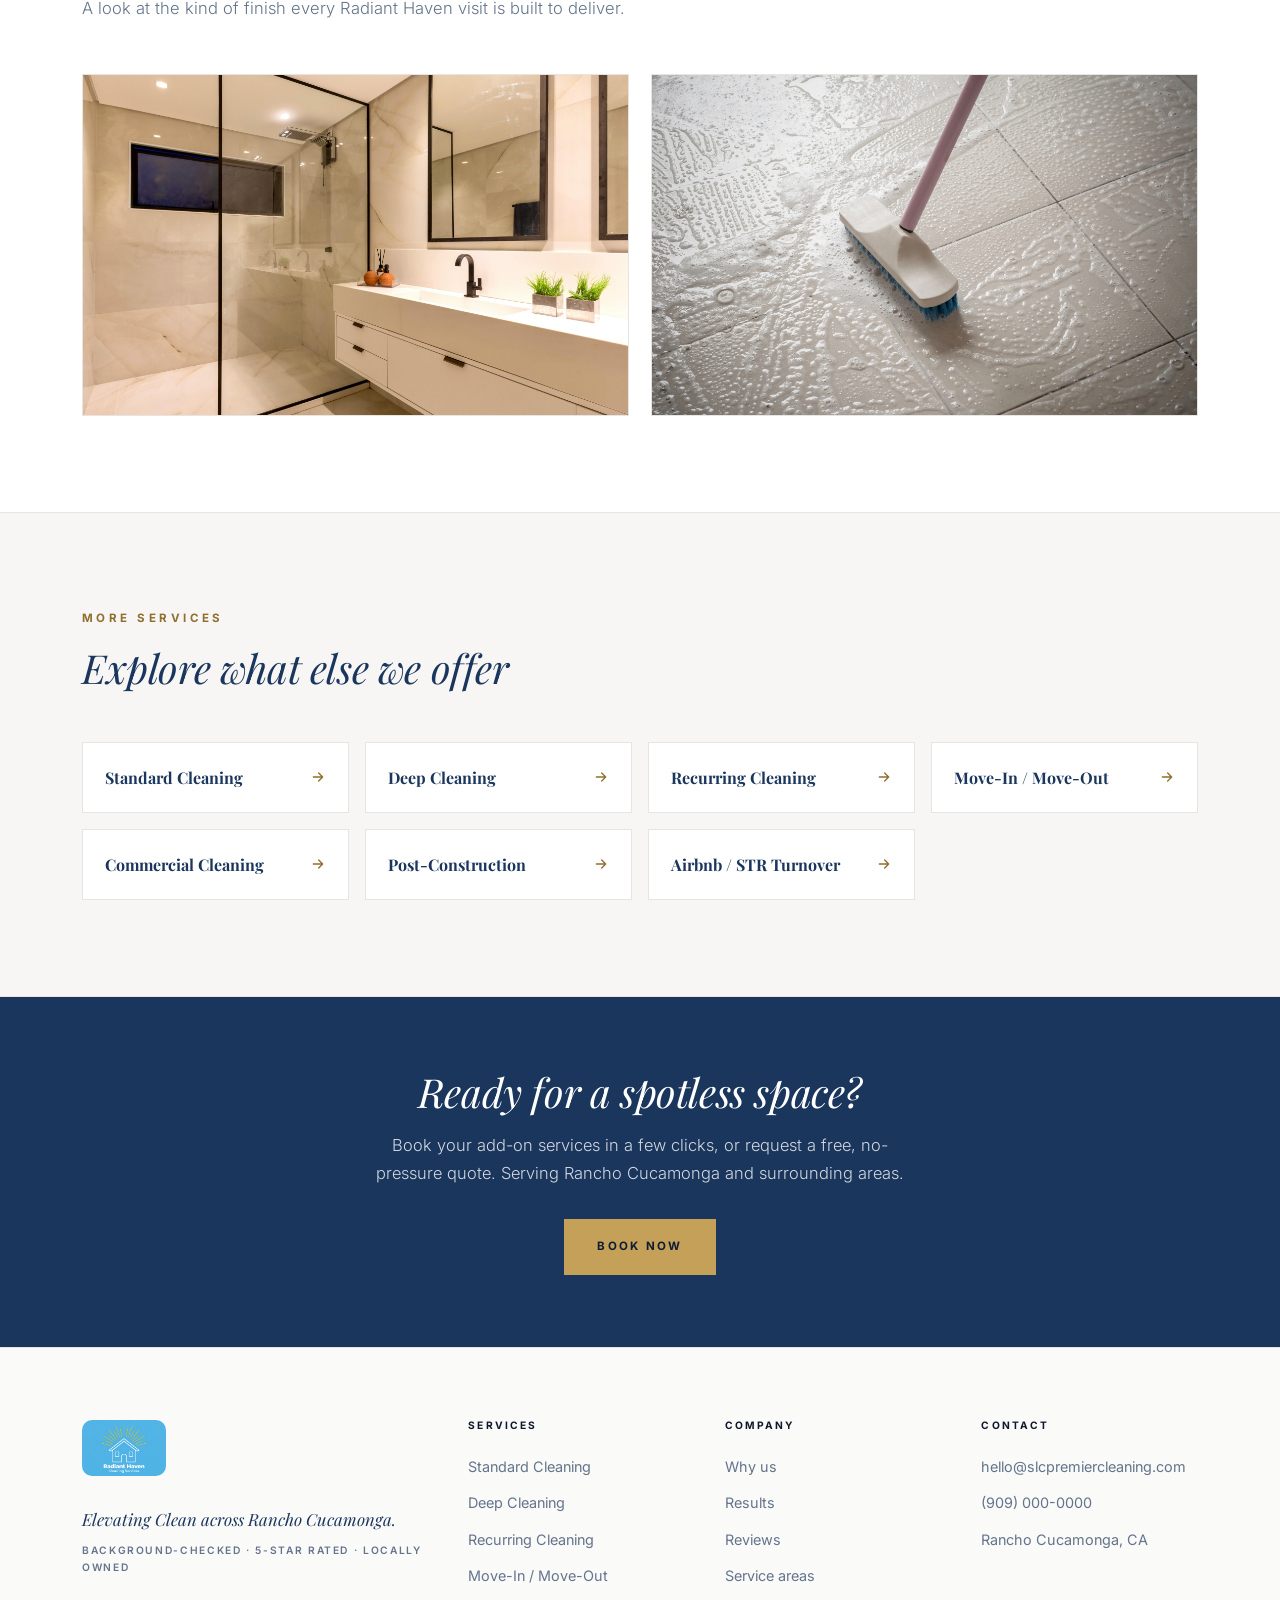
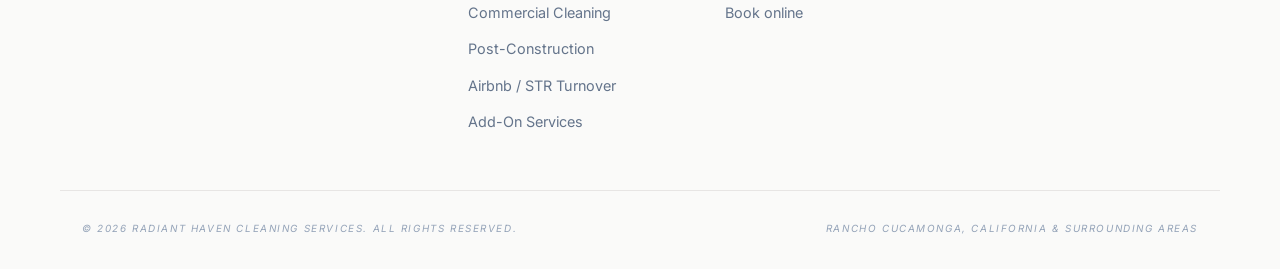
==== commit 14fcb71b: "Add Radiant Haven logo to header and footer Co-authored-by: Cursor <cursoragent@cursor.com>" ====
--- a/services/add-on-services/index.html
+++ b/services/add-on-services/index.html
@@ -67,8 +67,7 @@
   <header class="site-header" id="top">
     <div class="wrap header-inner">
       <a class="brand" href="../../" aria-label="Radiant Haven Cleaning Services home">
-        <svg class="brand-mark" width="36" height="36" viewBox="0 0 34 34" aria-hidden="true"><rect x="1" y="1" width="32" height="32" fill="none" stroke="#1a365d" stroke-width="1"/><path d="M17 5.6v2.2M11.4 7.6l1.3 1.7M22.6 7.6l-1.3 1.7" fill="none" stroke="#c5a059" stroke-width="1.5" stroke-linecap="round"/><path d="M8.8 18.2 17 11.2l8.2 7M11.6 16.4v9h10.8v-9" fill="none" stroke="#1a365d" stroke-width="1.8" stroke-linecap="round" stroke-linejoin="round"/><path d="m17 16.8.9 2.3 2.3.9-2.3.9-.9 2.3-.9-2.3-2.3-.9 2.3-.9z" fill="#c5a059"/></svg>
-        <span class="brand-text"><strong>Radiant Haven</strong><em>Cleaning Services</em></span>
+        <img class="brand-logo" src="../../assets/logo.png" width="1206" height="804" alt="Radiant Haven Cleaning Services" />
       </a>
       <nav class="nav" id="nav" aria-label="Primary">
         <div class="nav-item has-dropdown">
@@ -199,8 +198,7 @@
     <div class="wrap footer-grid">
       <div class="footer-brand">
         <a class="brand brand-light" href="../../" aria-label="Radiant Haven Cleaning Services home">
-          <svg class="brand-mark" width="36" height="36" viewBox="0 0 34 34" aria-hidden="true"><rect x="1" y="1" width="32" height="32" fill="none" stroke="#1a365d" stroke-width="1"/><path d="M17 5.6v2.2M11.4 7.6l1.3 1.7M22.6 7.6l-1.3 1.7" fill="none" stroke="#c5a059" stroke-width="1.5" stroke-linecap="round"/><path d="M8.8 18.2 17 11.2l8.2 7M11.6 16.4v9h10.8v-9" fill="none" stroke="#1a365d" stroke-width="1.8" stroke-linecap="round" stroke-linejoin="round"/><path d="m17 16.8.9 2.3 2.3.9-2.3.9-.9 2.3-.9-2.3-2.3-.9 2.3-.9z" fill="#c5a059"/></svg>
-          <span class="brand-text"><strong>Radiant Haven</strong><em>Cleaning Services</em></span>
+          <img class="brand-logo" src="../../assets/logo.png" width="1206" height="804" alt="Radiant Haven Cleaning Services" />
         </a>
         <p class="footer-slogan">Elevating Clean across Rancho Cucamonga.</p>
         <p class="footer-badges">Background-checked &middot; 5-star rated &middot; Locally owned</p>
--- a/css/styles.css
+++ b/css/styles.css
@@ -120,6 +120,7 @@
 
 .brand { display: inline-flex; align-items: center; gap: .75rem; }
 .brand-mark { flex: none; }
+.brand-logo { display: block; height: 56px; width: auto; border-radius: 10px; }
 .brand-text { display: flex; flex-direction: column; line-height: 1; }
 .brand-text strong { font-family: var(--serif); font-style: italic; font-size: 1.22rem; color: var(--brand); font-weight: 700; letter-spacing: -0.01em; }
 .brand-text em { font-style: normal; font-size: .6rem; font-weight: 600; letter-spacing: .3em; text-transform: uppercase; color: var(--muted); margin-top: 5px; }
@@ -574,6 +575,7 @@
   .trustbar-inner { gap: .45rem 1.15rem; }
   .brand-text strong { font-size: 1.08rem; }
   .brand-text em { letter-spacing: .22em; }
+  .brand-logo { height: 46px; }
 }
 
 @media (prefers-reduced-motion: reduce) {
